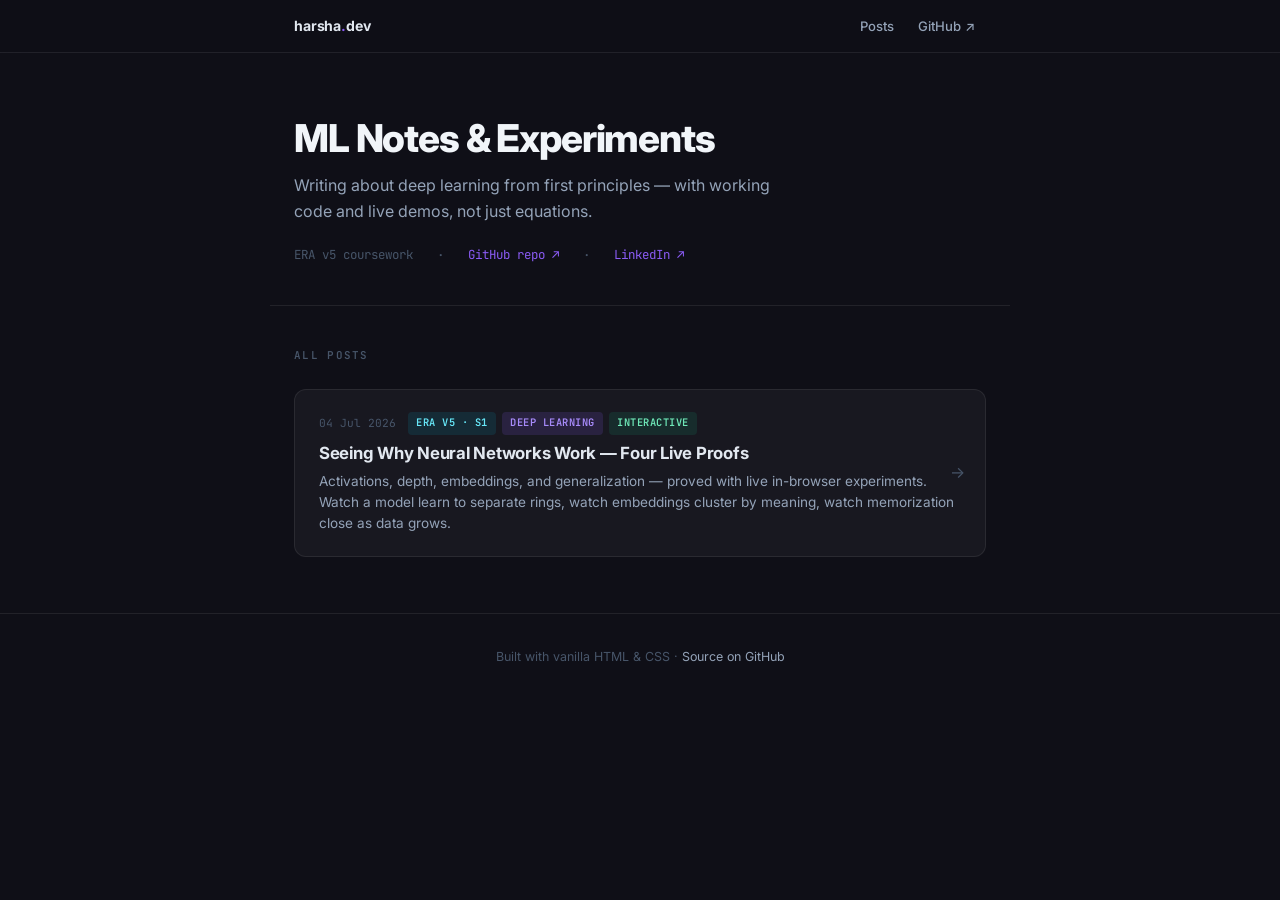
==== index.html @ 185956fc "Launch blog with Session 1 deep learning post Homepage listing with clean dark theme, plus full tech" ====
<!DOCTYPE html>
<html lang="en">
<head>
  <meta charset="UTF-8" />
  <meta name="viewport" content="width=device-width, initial-scale=1.0" />
  <title>Harsha Raju · ML Notes</title>
  <meta name="description" content="Notes on machine learning, deep learning fundamentals, and the ERA v5 coursework." />
  <link rel="preconnect" href="https://fonts.googleapis.com" />
  <link rel="preconnect" href="https://fonts.gstatic.com" crossorigin />
  <link href="https://fonts.googleapis.com/css2?family=Inter:wght@300;400;500;600;700;800&family=JetBrains+Mono:wght@400;500&display=swap" rel="stylesheet" />
  <link rel="stylesheet" href="assets/css/style.css" />
</head>
<body>

  <nav>
    <div class="nav-inner">
      <a href="/" class="nav-brand">harsha<span>.</span>dev</a>
      <div class="nav-links">
        <a href="/">Posts</a>
        <a href="https://github.com/harshvardhanraju" target="_blank">GitHub ↗</a>
      </div>
    </div>
  </nav>

  <div class="home-hero">
    <h1 class="home-title">ML Notes &amp; Experiments</h1>
    <p class="home-sub">Writing about deep learning from first principles — with working code and live demos, not just equations.</p>
    <div class="home-meta">
      <span>ERA v5 coursework</span>
      <span>·</span>
      <a href="https://github.com/harshvardhanraju/ERAv5" target="_blank">GitHub repo ↗</a>
      <span>·</span>
      <a href="https://www.linkedin.com/in/harshvardhan-raju" target="_blank">LinkedIn ↗</a>
    </div>
  </div>

  <div class="posts-section">
    <p class="posts-label">All Posts</p>

    <a href="posts/why-neural-networks-work.html" class="post-card">
      <div class="post-card-meta">
        <span class="post-date">04 Jul 2026</span>
        <div class="post-tags">
          <span class="tag tag-era">ERA v5 · S1</span>
          <span class="tag tag-ml">Deep Learning</span>
          <span class="tag tag-viz">Interactive</span>
        </div>
      </div>
      <div class="post-card-title">Seeing Why Neural Networks Work — Four Live Proofs</div>
      <div class="post-card-desc">Activations, depth, embeddings, and generalization — proved with live in-browser experiments. Watch a model learn to separate rings, watch embeddings cluster by meaning, watch memorization close as data grows.</div>
      <span class="post-card-arrow">→</span>
    </a>

  </div>

  <footer>
    <div class="footer-inner">
      <p>Built with vanilla HTML &amp; CSS · <a href="https://github.com/harshvardhanraju/harshvardhanraju.github.io" target="_blank">Source on GitHub</a></p>
    </div>
  </footer>

</body>
</html>
---- assets/css/style.css ----
/* ===== RESET & VARIABLES ===== */
*, *::before, *::after { box-sizing: border-box; margin: 0; padding: 0; }

:root {
  --bg: #0f0f17;
  --bg2: #16162a;
  --surface: rgba(255,255,255,0.04);
  --border: rgba(255,255,255,0.08);
  --text: #e2e8f0;
  --text2: #94a3b8;
  --text3: #475569;
  --accent: #8b5cf6;
  --accent2: #06b6d4;
  --green: #10b981;
  --yellow: #f59e0b;
  --red: #ef4444;
  --sans: 'Inter', system-ui, sans-serif;
  --mono: 'JetBrains Mono', 'Fira Code', monospace;
  --max: 740px;
}

html { scroll-behavior: smooth; }
body {
  font-family: var(--sans);
  background: var(--bg);
  color: var(--text);
  line-height: 1.7;
  -webkit-font-smoothing: antialiased;
}
::-webkit-scrollbar { width: 5px; }
::-webkit-scrollbar-track { background: var(--bg); }
::-webkit-scrollbar-thumb { background: rgba(255,255,255,0.15); border-radius: 3px; }

/* ===== NAV ===== */
nav {
  position: sticky;
  top: 0; z-index: 50;
  background: rgba(15,15,23,0.85);
  backdrop-filter: blur(16px);
  border-bottom: 1px solid var(--border);
}
.nav-inner {
  max-width: var(--max);
  margin: 0 auto;
  padding: 0 1.5rem;
  height: 52px;
  display: flex;
  align-items: center;
  justify-content: space-between;
}
.nav-brand {
  font-size: 0.88rem;
  font-weight: 700;
  color: var(--text);
  text-decoration: none;
  letter-spacing: -0.01em;
}
.nav-brand span { color: var(--accent); }
.nav-links { display: flex; gap: 0.1rem; }
.nav-links a {
  color: var(--text2);
  text-decoration: none;
  font-size: 0.82rem;
  font-weight: 500;
  padding: 0.3rem 0.7rem;
  border-radius: 6px;
  transition: all 0.15s;
}
.nav-links a:hover { color: var(--text); background: var(--surface); }

/* ===== HOME PAGE ===== */
.home-hero {
  max-width: var(--max);
  margin: 0 auto;
  padding: 4rem 1.5rem 2.5rem;
  border-bottom: 1px solid var(--border);
}
.home-title {
  font-size: clamp(1.6rem, 4vw, 2.4rem);
  font-weight: 800;
  letter-spacing: -0.03em;
  line-height: 1.1;
  margin-bottom: 0.8rem;
  color: #f1f5f9;
}
.home-sub {
  font-size: 1rem;
  color: var(--text2);
  max-width: 500px;
  line-height: 1.65;
}
.home-meta {
  margin-top: 1.2rem;
  display: flex;
  gap: 1.5rem;
  font-size: 0.78rem;
  color: var(--text3);
  font-family: var(--mono);
}
.home-meta a { color: var(--accent); text-decoration: none; }
.home-meta a:hover { text-decoration: underline; }

/* ===== POST LISTING ===== */
.posts-section {
  max-width: var(--max);
  margin: 0 auto;
  padding: 2.5rem 1.5rem;
}
.posts-label {
  font-size: 0.68rem;
  font-weight: 600;
  letter-spacing: 0.12em;
  text-transform: uppercase;
  color: var(--text3);
  font-family: var(--mono);
  margin-bottom: 1.5rem;
}
.post-card {
  display: block;
  text-decoration: none;
  padding: 1.4rem 1.5rem;
  border: 1px solid var(--border);
  border-radius: 12px;
  margin-bottom: 1rem;
  background: var(--surface);
  transition: all 0.2s cubic-bezier(0.4,0,0.2,1);
  position: relative;
  overflow: hidden;
}
.post-card::before {
  content: '';
  position: absolute;
  left: 0; top: 0; bottom: 0;
  width: 3px;
  background: var(--accent);
  opacity: 0;
  transition: opacity 0.2s;
}
.post-card:hover { border-color: rgba(139,92,246,0.3); transform: translateX(3px); }
.post-card:hover::before { opacity: 1; }
.post-card-meta {
  display: flex;
  align-items: center;
  gap: 0.75rem;
  margin-bottom: 0.5rem;
}
.post-date {
  font-family: var(--mono);
  font-size: 0.7rem;
  color: var(--text3);
}
.post-tags { display: flex; gap: 0.4rem; }
.tag {
  font-size: 0.65rem;
  font-weight: 600;
  font-family: var(--mono);
  padding: 0.15rem 0.5rem;
  border-radius: 4px;
  text-transform: uppercase;
  letter-spacing: 0.05em;
}
.tag-ml  { background: rgba(139,92,246,0.15); color: #a78bfa; }
.tag-era { background: rgba(6,182,212,0.12); color: #67e8f9; }
.tag-viz { background: rgba(16,185,129,0.12); color: #6ee7b7; }
.post-card-title {
  font-size: 1.05rem;
  font-weight: 700;
  color: var(--text);
  line-height: 1.3;
  margin-bottom: 0.4rem;
  letter-spacing: -0.015em;
}
.post-card-desc {
  font-size: 0.85rem;
  color: var(--text2);
  line-height: 1.55;
}
.post-card-arrow {
  position: absolute;
  right: 1.25rem; top: 50%;
  transform: translateY(-50%);
  color: var(--text3);
  font-size: 1rem;
  transition: all 0.2s;
}
.post-card:hover .post-card-arrow { color: var(--accent); transform: translateY(-50%) translateX(3px); }

/* ===== BLOG POST PAGE ===== */
.post-wrap {
  max-width: var(--max);
  margin: 0 auto;
  padding: 3rem 1.5rem 5rem;
}
.post-header { margin-bottom: 3rem; padding-bottom: 2rem; border-bottom: 1px solid var(--border); }
.post-header .post-tags { margin-bottom: 1rem; }
.post-heading {
  font-size: clamp(1.7rem, 4vw, 2.5rem);
  font-weight: 800;
  letter-spacing: -0.03em;
  line-height: 1.1;
  color: #f1f5f9;
  margin-bottom: 1rem;
}
.post-header-meta {
  display: flex;
  align-items: center;
  gap: 1.5rem;
  font-size: 0.78rem;
  color: var(--text3);
  font-family: var(--mono);
  flex-wrap: wrap;
}
.post-header-meta span { display: flex; align-items: center; gap: 0.4rem; }
.post-lede {
  margin-top: 1.2rem;
  font-size: 1.05rem;
  color: var(--text2);
  line-height: 1.75;
  border-left: 3px solid var(--accent);
  padding-left: 1.2rem;
  font-style: italic;
}

/* ===== PROSE ===== */
.prose { font-size: 0.97rem; color: var(--text); }
.prose h2 {
  font-size: 1.35rem;
  font-weight: 700;
  letter-spacing: -0.02em;
  margin: 3rem 0 1rem;
  color: #f1f5f9;
  padding-top: 1rem;
  border-top: 1px solid var(--border);
}
.prose h3 {
  font-size: 1.05rem;
  font-weight: 600;
  margin: 2rem 0 0.6rem;
  color: var(--text);
}
.prose p { margin-bottom: 1.2rem; line-height: 1.8; }
.prose a { color: var(--accent); text-decoration: underline; text-underline-offset: 3px; }
.prose a:hover { color: #a78bfa; }
.prose strong { color: #f1f5f9; font-weight: 600; }
.prose em { color: var(--text2); font-style: italic; }
.prose ul, .prose ol { margin: 0.8rem 0 1.2rem 1.4rem; }
.prose li { margin-bottom: 0.4rem; line-height: 1.7; color: var(--text2); }
.prose li strong { color: var(--text); }

/* ===== CODE ===== */
.prose code {
  font-family: var(--mono);
  font-size: 0.83em;
  background: rgba(255,255,255,0.07);
  border: 1px solid var(--border);
  padding: 0.15em 0.45em;
  border-radius: 4px;
  color: #c084fc;
}
.prose pre {
  background: #1a1a2e;
  border: 1px solid var(--border);
  border-radius: 10px;
  padding: 1.2rem 1.4rem;
  overflow-x: auto;
  margin: 1.2rem 0;
  position: relative;
}
.prose pre code {
  background: none;
  border: none;
  padding: 0;
  font-size: 0.83rem;
  color: #e2e8f0;
  line-height: 1.7;
}

/* ===== EXPERIMENT CARDS ===== */
.exp-card {
  border: 1px solid var(--border);
  border-radius: 14px;
  overflow: hidden;
  margin: 2.5rem 0;
  background: rgba(255,255,255,0.02);
}
.exp-card-header {
  display: flex;
  align-items: center;
  gap: 1rem;
  padding: 1rem 1.4rem;
  border-bottom: 1px solid var(--border);
  background: rgba(255,255,255,0.02);
}
.exp-num {
  font-family: var(--mono);
  font-size: 0.7rem;
  font-weight: 600;
  color: var(--accent);
  background: rgba(139,92,246,0.12);
  border: 1px solid rgba(139,92,246,0.25);
  padding: 0.2rem 0.6rem;
  border-radius: 20px;
  letter-spacing: 0.08em;
  text-transform: uppercase;
  flex-shrink: 0;
}
.exp-card-title { font-size: 0.95rem; font-weight: 700; color: var(--text); }
.exp-body { padding: 1.4rem; }
.exp-body p { font-size: 0.9rem; margin-bottom: 0.8rem; line-height: 1.75; }
.exp-body p:last-child { margin-bottom: 0; }

/* ===== CLAIM / RESULT / INSIGHT BOXES ===== */
.box {
  border-radius: 8px;
  padding: 0.9rem 1.1rem;
  margin: 1rem 0;
  font-size: 0.88rem;
  line-height: 1.65;
}
.box-claim {
  background: rgba(139,92,246,0.08);
  border-left: 3px solid var(--accent);
  color: var(--text2);
}
.box-claim strong { color: var(--text); }
.box-result {
  background: rgba(16,185,129,0.08);
  border-left: 3px solid var(--green);
  color: var(--text2);
}
.box-result strong { color: #6ee7b7; }
.box-insight {
  background: rgba(245,158,11,0.08);
  border-left: 3px solid var(--yellow);
  color: var(--text2);
}
.box-insight strong { color: #fcd34d; }

/* ===== STAT PILLS ===== */
.stat-row {
  display: flex;
  gap: 0.75rem;
  flex-wrap: wrap;
  margin: 1rem 0;
}
.stat-pill {
  display: flex;
  flex-direction: column;
  gap: 0.15rem;
  background: rgba(255,255,255,0.04);
  border: 1px solid var(--border);
  border-radius: 8px;
  padding: 0.5rem 0.9rem;
}
.stat-pill-label { font-size: 0.62rem; font-family: var(--mono); color: var(--text3); text-transform: uppercase; letter-spacing: 0.08em; }
.stat-pill-val { font-size: 1rem; font-weight: 700; font-family: var(--mono); }

/* ===== LIVE DEMO BUTTON ===== */
.demo-btn-wrap { margin: 1.5rem 0; text-align: center; }
.demo-btn {
  display: inline-flex;
  align-items: center;
  gap: 0.6rem;
  background: var(--accent);
  color: white;
  text-decoration: none;
  padding: 0.65rem 1.5rem;
  border-radius: 8px;
  font-size: 0.88rem;
  font-weight: 600;
  transition: all 0.2s;
  letter-spacing: 0.01em;
}
.demo-btn:hover { background: #7c3aed; transform: translateY(-1px); box-shadow: 0 4px 20px rgba(139,92,246,0.4); }
.demo-btn-icon { font-size: 1rem; }

/* ===== MATRIX PROOF ===== */
.matrix-proof {
  background: #1a1a2e;
  border: 1px solid var(--border);
  border-radius: 10px;
  padding: 1.2rem 1.5rem;
  margin: 1rem 0;
  text-align: center;
  font-family: var(--mono);
  font-size: 0.82rem;
  color: var(--text2);
  overflow-x: auto;
}
.matrix-proof .eq { color: var(--accent); font-weight: 600; font-size: 0.95rem; }
.matrix-proof .note { display: block; margin-top: 0.6rem; font-size: 0.72rem; color: var(--text3); }

/* ===== SECTION DIVIDER ===== */
.section-divider {
  border: none;
  border-top: 1px solid var(--border);
  margin: 3rem 0;
}

/* ===== FOOTER ===== */
footer {
  border-top: 1px solid var(--border);
  padding: 2rem 1.5rem;
  text-align: center;
}
.footer-inner { max-width: var(--max); margin: 0 auto; }
.footer-inner p { font-size: 0.78rem; color: var(--text3); }
.footer-inner a { color: var(--text2); text-decoration: none; }
.footer-inner a:hover { color: var(--text); }

/* ===== ANIMATIONS ===== */
@keyframes fadeUp { from { opacity:0; transform:translateY(16px); } to { opacity:1; transform:translateY(0); } }
.prose, .post-header, .home-hero { animation: fadeUp 0.5s ease both; }

/* ===== RESPONSIVE ===== */
@media (max-width: 600px) {
  .post-header-meta { gap: 0.75rem; }
  .nav-links a { padding: 0.3rem 0.5rem; font-size: 0.78rem; }
  .post-wrap { padding: 2rem 1rem 4rem; }
  .home-hero { padding: 2.5rem 1rem 2rem; }
  .posts-section { padding: 1.5rem 1rem; }
}
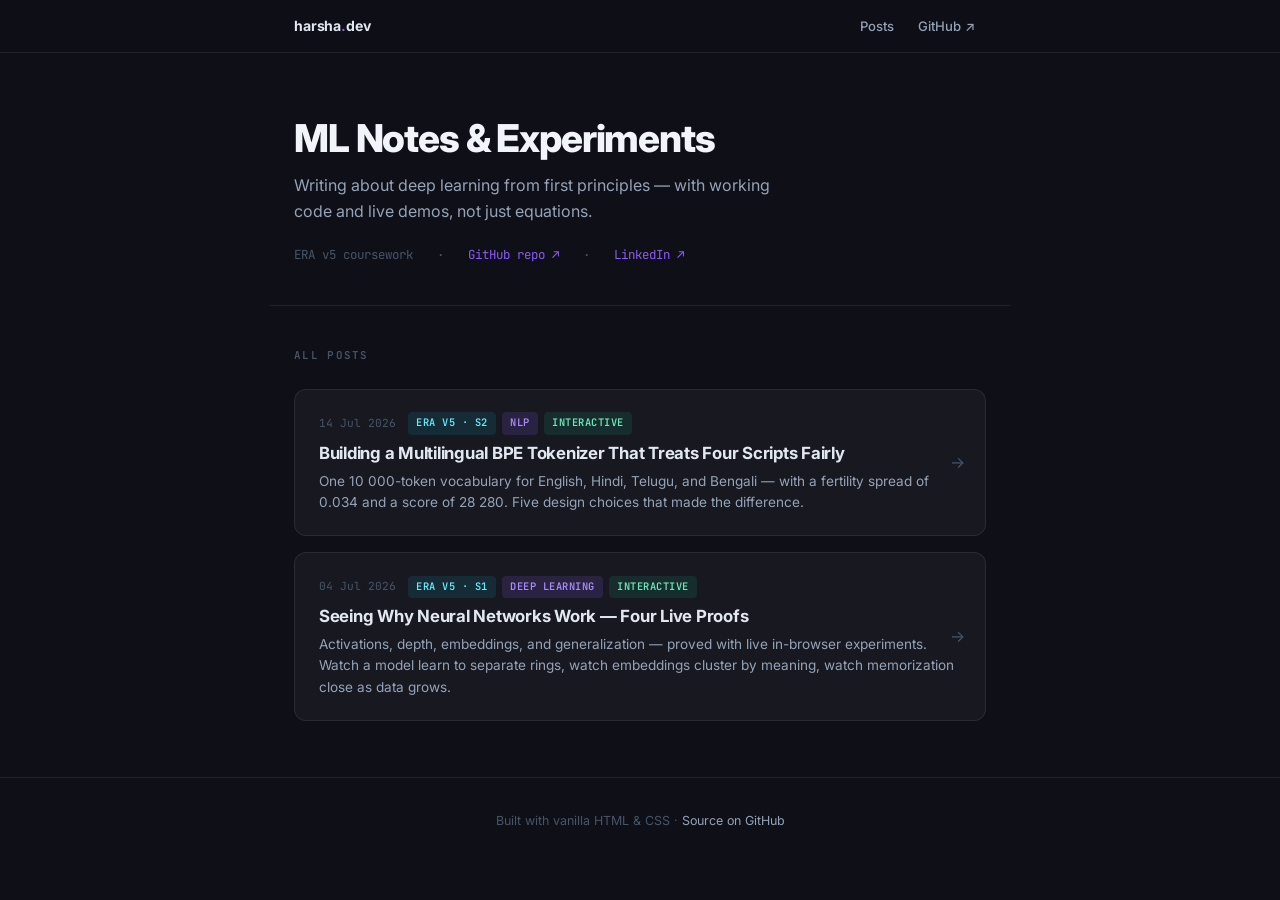
==== commit be14c6fb: "Add S2 post: Multilingual BPE Tokenizer Score 28 280 with spread 0.034 across English, Hindi, Telugu" ====
--- a/index.html
+++ b/index.html
@@ -37,6 +37,20 @@
   <div class="posts-section">
     <p class="posts-label">All Posts</p>
 
+    <a href="posts/multilingual-bpe-tokenizer.html" class="post-card">
+      <div class="post-card-meta">
+        <span class="post-date">14 Jul 2026</span>
+        <div class="post-tags">
+          <span class="tag tag-era">ERA v5 · S2</span>
+          <span class="tag tag-ml">NLP</span>
+          <span class="tag tag-viz">Interactive</span>
+        </div>
+      </div>
+      <div class="post-card-title">Building a Multilingual BPE Tokenizer That Treats Four Scripts Fairly</div>
+      <div class="post-card-desc">One 10 000-token vocabulary for English, Hindi, Telugu, and Bengali — with a fertility spread of 0.034 and a score of 28 280. Five design choices that made the difference.</div>
+      <span class="post-card-arrow">→</span>
+    </a>
+
     <a href="posts/why-neural-networks-work.html" class="post-card">
       <div class="post-card-meta">
         <span class="post-date">04 Jul 2026</span>
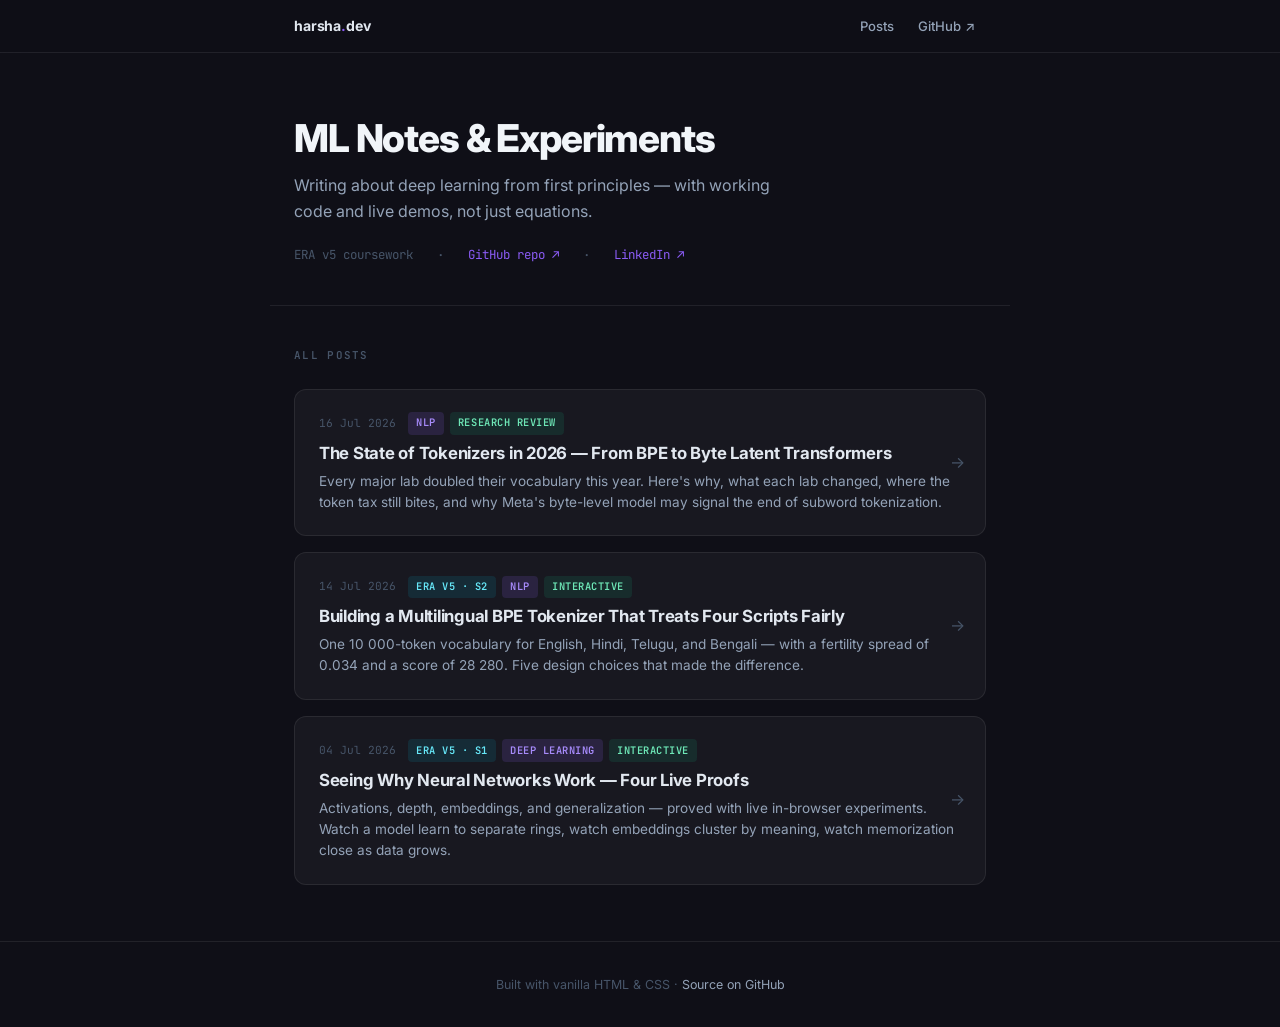
==== commit f069e37f: "Add research review: The State of Tokenizers in 2026 BPE to Byte Latent Transformers — algorithm com" ====
--- a/index.html
+++ b/index.html
@@ -37,6 +37,19 @@
   <div class="posts-section">
     <p class="posts-label">All Posts</p>
 
+    <a href="posts/tokenizer-landscape-2026.html" class="post-card">
+      <div class="post-card-meta">
+        <span class="post-date">16 Jul 2026</span>
+        <div class="post-tags">
+          <span class="tag tag-ml">NLP</span>
+          <span class="tag tag-viz">Research Review</span>
+        </div>
+      </div>
+      <div class="post-card-title">The State of Tokenizers in 2026 — From BPE to Byte Latent Transformers</div>
+      <div class="post-card-desc">Every major lab doubled their vocabulary this year. Here's why, what each lab changed, where the token tax still bites, and why Meta's byte-level model may signal the end of subword tokenization.</div>
+      <span class="post-card-arrow">→</span>
+    </a>
+
     <a href="posts/multilingual-bpe-tokenizer.html" class="post-card">
       <div class="post-card-meta">
         <span class="post-date">14 Jul 2026</span>
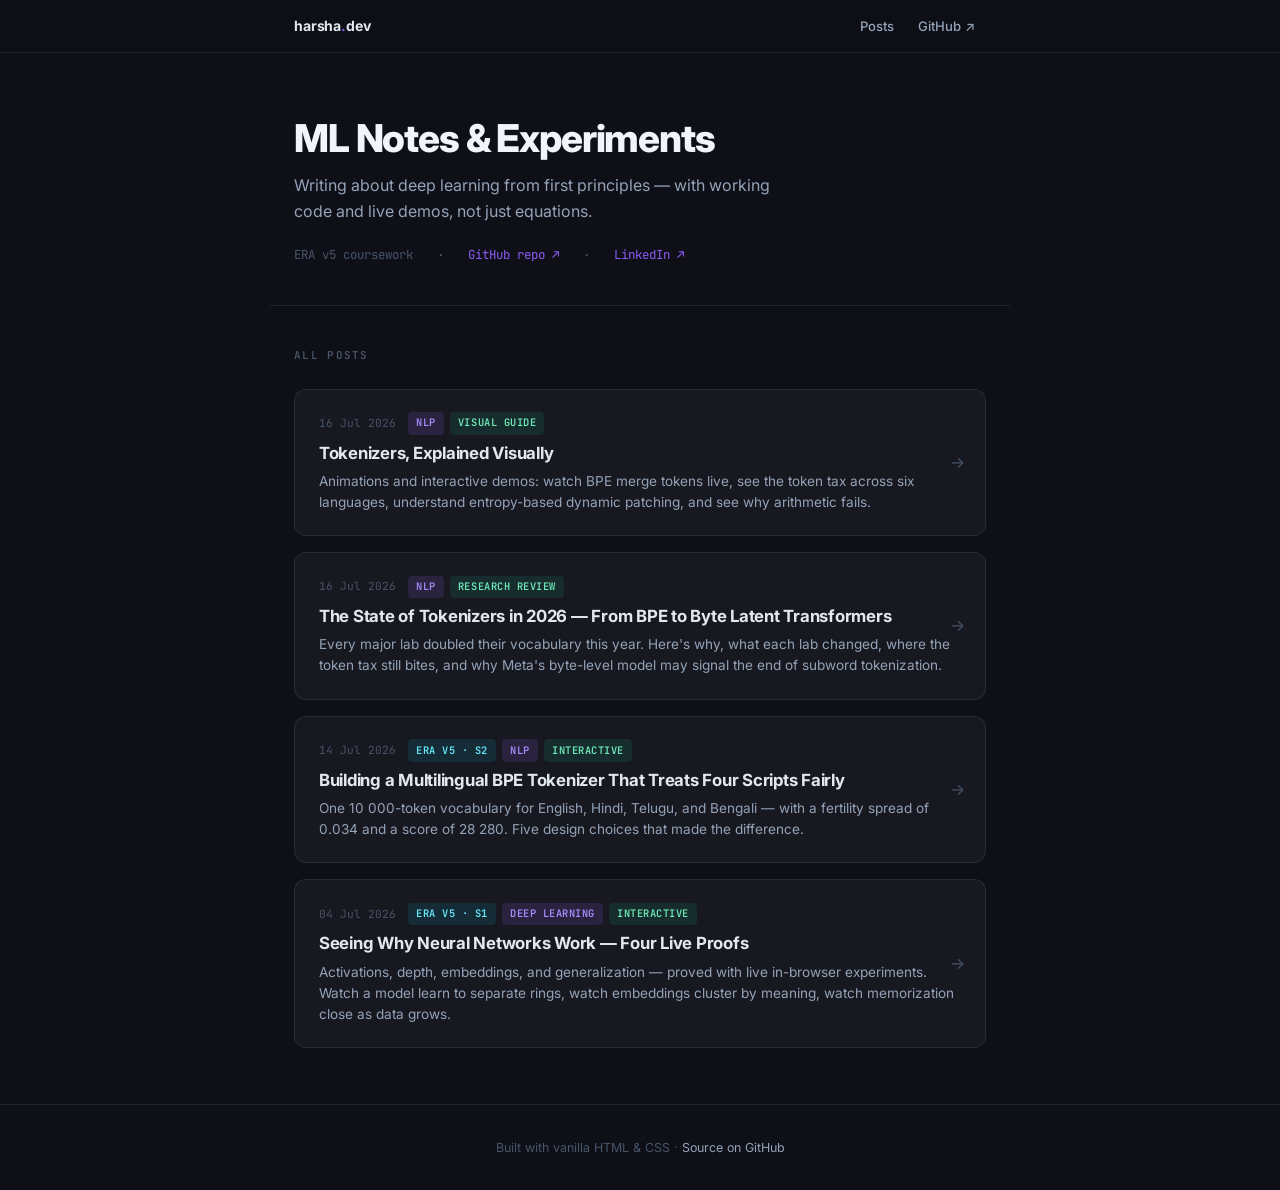
==== commit 5e3533e8: "Add visual guide: Tokenizers Explained Visually Interactive BPE merge step-through, algorithm compar" ====
--- a/index.html
+++ b/index.html
@@ -36,6 +36,19 @@
 
   <div class="posts-section">
     <p class="posts-label">All Posts</p>
+
+    <a href="posts/tokenizers-explained-visually.html" class="post-card">
+      <div class="post-card-meta">
+        <span class="post-date">16 Jul 2026</span>
+        <div class="post-tags">
+          <span class="tag tag-ml">NLP</span>
+          <span class="tag tag-viz">Visual Guide</span>
+        </div>
+      </div>
+      <div class="post-card-title">Tokenizers, Explained Visually</div>
+      <div class="post-card-desc">Animations and interactive demos: watch BPE merge tokens live, see the token tax across six languages, understand entropy-based dynamic patching, and see why arithmetic fails.</div>
+      <span class="post-card-arrow">→</span>
+    </a>
 
     <a href="posts/tokenizer-landscape-2026.html" class="post-card">
       <div class="post-card-meta">
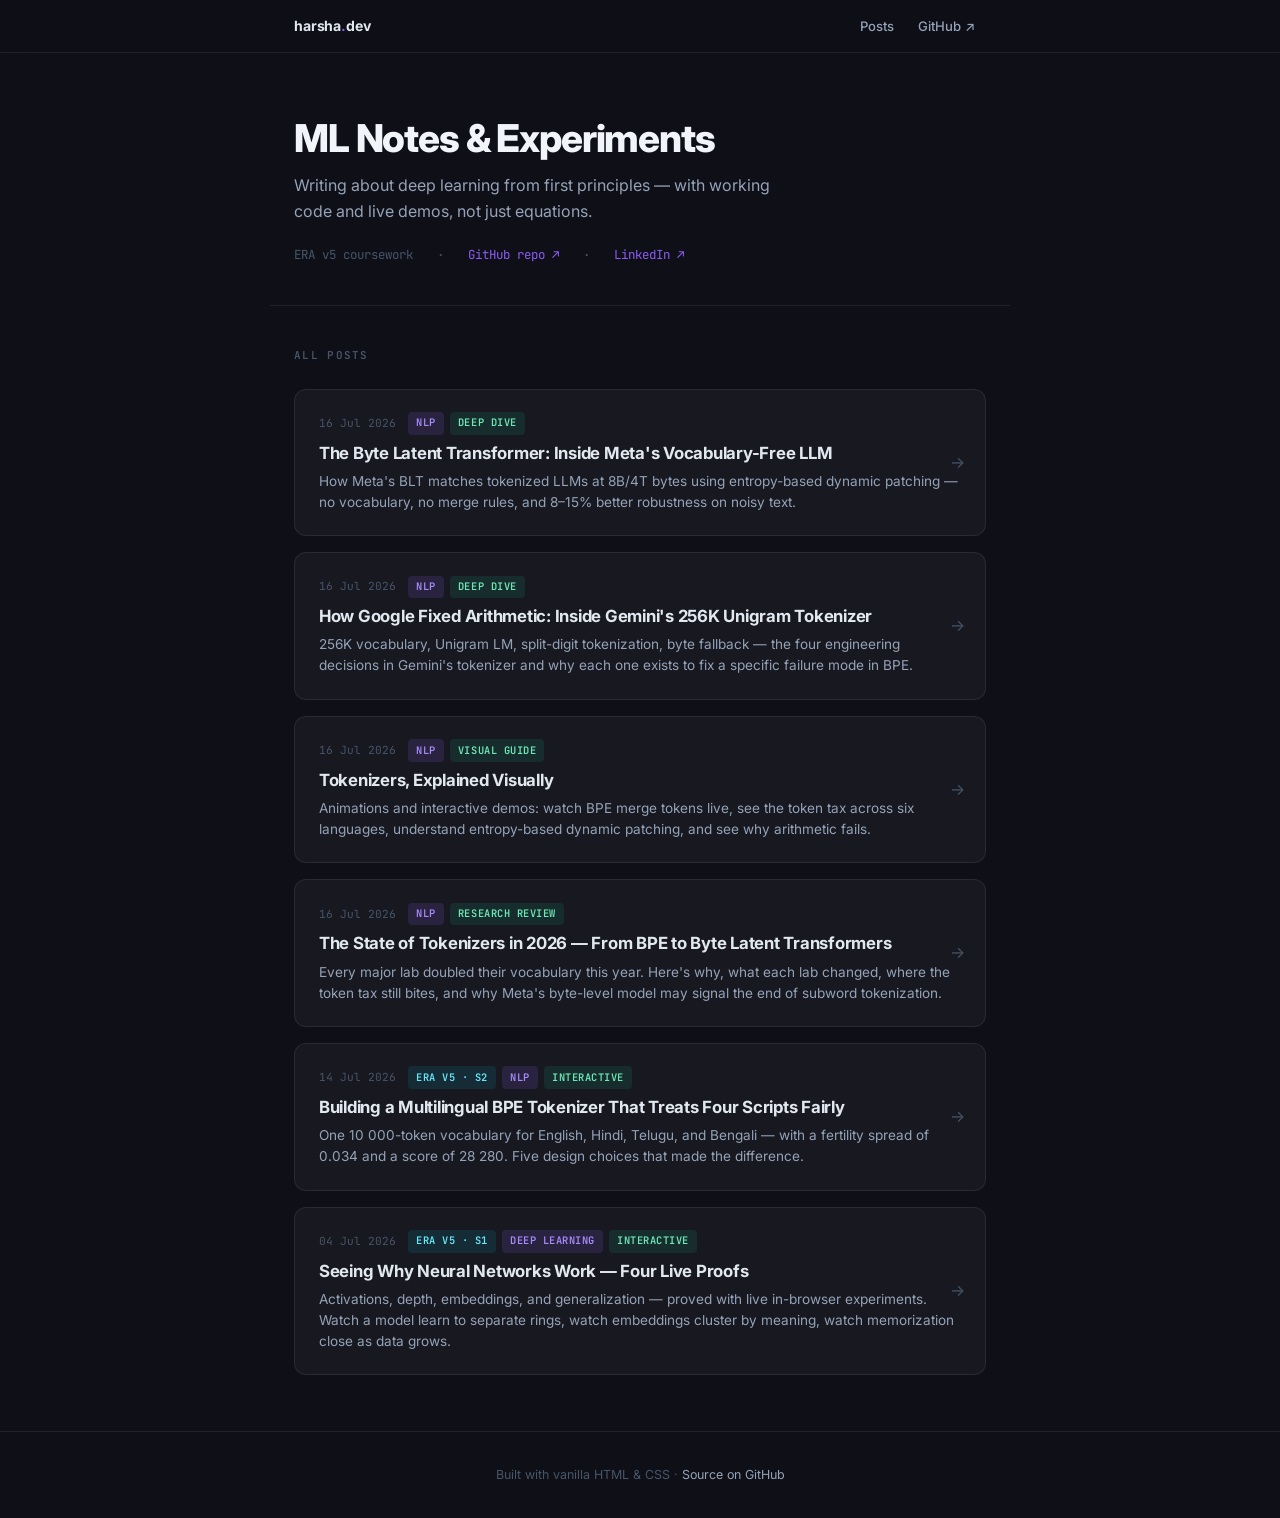
==== commit bc2a22ec: "Add deep dives: BLT and Gemini 256K tokenizer" ====
--- a/index.html
+++ b/index.html
@@ -36,6 +36,32 @@
 
   <div class="posts-section">
     <p class="posts-label">All Posts</p>
+
+    <a href="posts/byte-latent-transformer.html" class="post-card">
+      <div class="post-card-meta">
+        <span class="post-date">16 Jul 2026</span>
+        <div class="post-tags">
+          <span class="tag tag-ml">NLP</span>
+          <span class="tag tag-viz">Deep Dive</span>
+        </div>
+      </div>
+      <div class="post-card-title">The Byte Latent Transformer: Inside Meta's Vocabulary-Free LLM</div>
+      <div class="post-card-desc">How Meta's BLT matches tokenized LLMs at 8B/4T bytes using entropy-based dynamic patching — no vocabulary, no merge rules, and 8–15% better robustness on noisy text.</div>
+      <span class="post-card-arrow">→</span>
+    </a>
+
+    <a href="posts/gemini-tokenizer.html" class="post-card">
+      <div class="post-card-meta">
+        <span class="post-date">16 Jul 2026</span>
+        <div class="post-tags">
+          <span class="tag tag-ml">NLP</span>
+          <span class="tag tag-viz">Deep Dive</span>
+        </div>
+      </div>
+      <div class="post-card-title">How Google Fixed Arithmetic: Inside Gemini's 256K Unigram Tokenizer</div>
+      <div class="post-card-desc">256K vocabulary, Unigram LM, split-digit tokenization, byte fallback — the four engineering decisions in Gemini's tokenizer and why each one exists to fix a specific failure mode in BPE.</div>
+      <span class="post-card-arrow">→</span>
+    </a>
 
     <a href="posts/tokenizers-explained-visually.html" class="post-card">
       <div class="post-card-meta">
